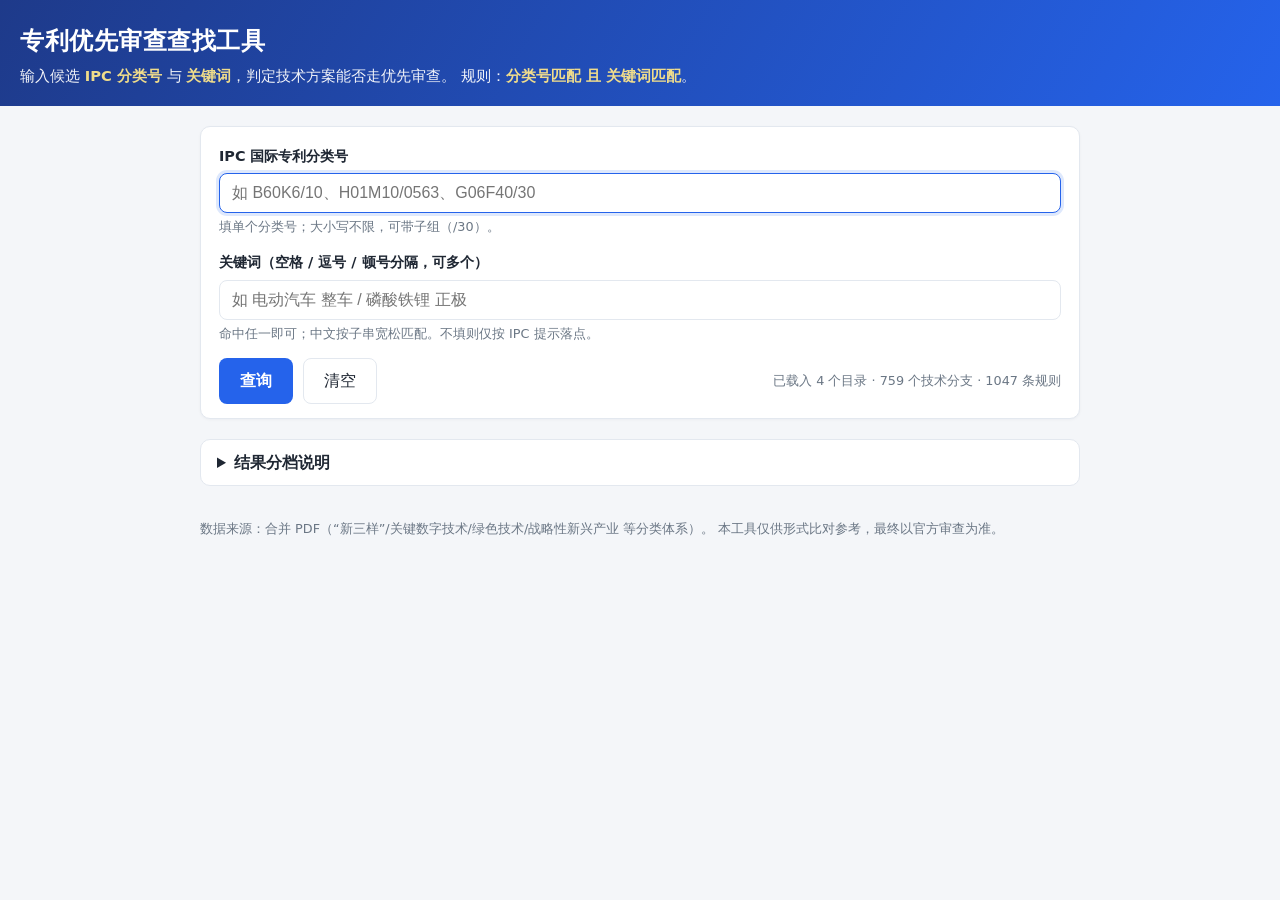
==== index.html @ ab5c0d49 "专利优先审查查找工具：四目录数据库 + 本地查询网页 - match.js：IPC 通配/排除 + 关键词匹配引擎，五档结果，内置自测 - index.html + styles.css：本地 fil" ====
<!DOCTYPE html>
<html lang="zh-CN">
<head>
<meta charset="UTF-8">
<meta name="viewport" content="width=device-width, initial-scale=1.0">
<title>专利优先审查查找工具</title>
<link rel="stylesheet" href="styles.css">
</head>
<body>
<header class="app-header">
  <h1>专利优先审查查找工具</h1>
  <p class="subtitle">输入候选 <b>IPC 分类号</b> 与 <b>关键词</b>，判定技术方案能否走优先审查。
     规则：<b>分类号匹配 且 关键词匹配</b>。</p>
</header>

<main class="container">
  <section class="query-card">
    <div class="field">
      <label for="ipc">IPC 国际专利分类号</label>
      <input id="ipc" type="text" placeholder="如 B60K6/10、H01M10/0563、G06F40/30" autocomplete="off" autofocus>
      <div class="hint">填单个分类号；大小写不限，可带子组（/30）。</div>
    </div>
    <div class="field">
      <label for="kw">关键词（空格 / 逗号 / 顿号分隔，可多个）</label>
      <input id="kw" type="text" placeholder="如 电动汽车 整车 / 磷酸铁锂 正极" autocomplete="off">
      <div class="hint">命中任一即可；中文按子串宽松匹配。不填则仅按 IPC 提示落点。</div>
    </div>
    <div class="actions">
      <button id="btn-search" class="primary">查询</button>
      <button id="btn-clear" class="ghost">清空</button>
      <span id="db-stat" class="db-stat"></span>
    </div>
  </section>

  <section id="verdict" class="verdict" hidden></section>
  <section id="results" class="results"></section>

  <details class="legend">
    <summary>结果分档说明</summary>
    <ul>
      <li><span class="tag t-ok">完全命中</span> IPC 与关键词均命中 —— 落入优先审查目录范围。</li>
      <li><span class="tag t-warn">需人工确认</span> IPC 命中，但该条目<b>无关键词限定</b>（如绿色技术目录）——不自动放行，请人工确认。</li>
      <li><span class="tag t-warn">疑似命中</span> IPC 命中，关键词列以「等」结尾且未显式命中 —— 请人工复核。</li>
      <li><span class="tag t-miss">IPC 在范围</span> IPC 落入该分支，但所给关键词未对上 —— 可调整关键词再判。</li>
      <li><span class="tag t-no">未命中</span> 该 IPC 不在任何目录范围内。</li>
    </ul>
  </details>
</main>

<footer class="app-footer">
  <p>数据来源：合并 PDF（“新三样”/关键数字技术/绿色技术/战略性新兴产业 等分类体系）。
     本工具仅供形式比对参考，最终以官方审查为准。</p>
</footer>

<!-- 数据库：_loader 必须最先；各目录数据随后注入 -->
<script src="data/_loader.js"></script>
<script src="data/xinsanyang.js"></script>
<script src="data/shuzi.js"></script>
<script src="data/shuzi_chip.js"></script>
<script src="data/shuzi_quantum.js"></script>
<script src="data/shuzi_iot.js"></script>
<script src="data/shuzi_blockchain.js"></script>
<script src="data/shuzi_iiot.js"></script>
<script src="data/shuzi_metaverse.js"></script>
<script src="data/lvse.js"></script>
<script src="data/zhanlue.js"></script>
<script src="data/zhanlue_1.js"></script>
<script src="data/zhanlue_2.js"></script>
<script src="data/zhanlue_3.js"></script>
<script src="data/zhanlue_4.js"></script>
<!-- 匹配引擎 -->
<script src="match.js"></script>
<!-- UI 逻辑 -->
<script>
(function () {
  'use strict';
  var $ = function (id) { return document.getElementById(id); };

  var CAT_SHORT = {
    xinsanyang: '新三样', shuzi: '关键数字技术', lvse: '绿色技术',
    lvse_appendix: '绿色检索式', zhanlue: '战略性新兴产业'
  };
  var STATUS_META = {
    MATCHED:       { cls: 't-ok',   label: '完全命中' },
    IPC_ONLY_WARN: { cls: 't-warn', label: '需人工确认（无关键词）' },
    KW_OPEN_ENDED: { cls: 't-warn', label: '疑似命中（列表含「等」）' },
    IPC_KW_MISS:   { cls: 't-miss', label: 'IPC 在范围 · 关键词未对上' }
  };

  function esc(s) {
    return String(s == null ? '' : s).replace(/[&<>"]/g, function (c) {
      return { '&': '&amp;', '<': '&lt;', '>': '&gt;', '"': '&quot;' }[c];
    });
  }

  function showDbStat() {
    if (!window.DB || !DB.stats) return;
    var s = DB.stats();
    var loaded = Object.keys(s.byCatalog).length;  // 仅计已含数据的目录
    $('db-stat').textContent = '已载入 ' + loaded + ' 个目录 · ' +
      s.entries + ' 个技术分支 · ' + s.rules + ' 条规则';
  }

  function ruleReasonHtml(res) {
    var r = res.rule, parts = [];
    parts.push('<div class="reason"><span class="k">命中 IPC</span>：<code>' +
      esc(res.matchedPattern) + '</code></div>');
    if (res.status === 'MATCHED') {
      parts.push('<div class="reason"><span class="k">命中关键词</span>：<b>' +
        esc(res.matchedEntryKw) + '</b> ↔ 你的「' + esc(res.matchedQueryKw) + '」</div>');
    } else if (res.status === 'IPC_ONLY_WARN') {
      parts.push('<div class="reason warn">该条目无关键词限定，请人工确认是否确属本分支。</div>');
    } else if (res.status === 'KW_OPEN_ENDED') {
      parts.push('<div class="reason warn">关键词列以「等」结尾、未显式命中：' +
        esc((r.keywords || []).join('、')) + '。请人工复核。</div>');
    } else if (res.status === 'IPC_KW_MISS') {
      parts.push('<div class="reason">本分支关键词：' +
        esc((r.keywords || []).join('、')) + '。可调整关键词后重判。</div>');
    }
    if (r.coverage) parts.push('<div class="reason"><span class="k">覆盖</span>：' + esc(r.coverage) + '</div>');
    if (r.keyword_exclusions && r.keyword_exclusions.length) {
      parts.push('<div class="reason">排除关键词：' + esc(r.keyword_exclusions.join('、')) + '</div>');
    }
    if (r.ipc_exclusions && r.ipc_exclusions.length) {
      parts.push('<div class="reason">排除 IPC：' + esc(r.ipc_exclusions.join('，')) + '</div>');
    }
    return parts.join('');
  }

  function cardHtml(res) {
    var e = res.entry, m = STATUS_META[res.status];
    var src = e.source || {};
    var raw = src.raw_text ? '<details class="raw"><summary>原文</summary><pre>' +
      esc(src.raw_text) + '</pre></details>' : '';
    var pageTxt = src.page ? '<span class="page">PDF p.' + esc(src.page) + '</span>' : '';
    return '<article class="card ' + m.cls + '">' +
      '<div class="card-top">' +
        '<span class="tag ' + m.cls + '">' + m.label + '</span>' +
        '<span class="catalog">' + esc(CAT_SHORT[e.catalog_id] || e.catalog_id) + '</span>' +
        pageTxt +
      '</div>' +
      '<div class="branch"><b>' + esc(e.branch_no || '') + '</b> ' + esc(e.branch_name || '') +
        (e.subsys ? ' <span class="subsys">' + esc(e.subsys) + '</span>' : '') + '</div>' +
      ruleReasonHtml(res) + raw +
    '</article>';
  }

  function groupHtml(title, list, collapsed) {
    if (!list.length) return '';
    var cards = list.map(cardHtml).join('');
    if (collapsed) {
      return '<details class="group"><summary>' + esc(title) + '（' + list.length + '）</summary>' +
        '<div class="card-grid">' + cards + '</div></details>';
    }
    return '<div class="group"><h2>' + esc(title) + '（' + list.length + '）</h2>' +
      '<div class="card-grid">' + cards + '</div></div>';
  }

  function render(out) {
    var V = $('verdict'), R = $('results');
    if (!out.ipcValid) {
      V.hidden = false; V.className = 'verdict v-no';
      V.innerHTML = '请输入有效的 IPC 分类号，例如 <code>B60K6/10</code>、<code>H01M10/0563</code>。';
      R.innerHTML = ''; return;
    }
    var g = { MATCHED: [], IPCONLY: [], OPEN: [], MISS: [] };
    out.results.forEach(function (r) {
      if (r.status === 'MATCHED') g.MATCHED.push(r);
      else if (r.status === 'IPC_ONLY_WARN') g.IPCONLY.push(r);
      else if (r.status === 'KW_OPEN_ENDED') g.OPEN.push(r);
      else g.MISS.push(r);
    });
    var warnN = g.IPCONLY.length + g.OPEN.length;

    // 顶部结论横幅
    V.hidden = false;
    var ipcTxt = esc(out.qNorm.norm), kwTxt = out.qKws.length ? esc(out.qKws.join('、')) : '（未填）';
    var head = 'IPC <code>' + ipcTxt + '</code> · 关键词 ' + kwTxt + '<br>';
    if (g.MATCHED.length) {
      V.className = 'verdict v-ok';
      V.innerHTML = head + '✅ <b>落入优先审查目录范围</b>：完全命中 ' + g.MATCHED.length + ' 项' +
        (warnN ? '，另有 ' + warnN + ' 项需确认/疑似。' : '。');
    } else if (warnN) {
      V.className = 'verdict v-warn';
      V.innerHTML = head + '⚠️ <b>需人工确认 / 疑似命中</b> ' + warnN + ' 项，无完全命中（IPC 在范围但关键词未明确对上）。';
    } else if (g.MISS.length) {
      V.className = 'verdict v-miss';
      V.innerHTML = head + 'ℹ️ IPC 落在 ' + g.MISS.length + ' 个分支范围内，但<b>关键词未对上</b>；请调整关键词。';
    } else {
      V.className = 'verdict v-no';
      V.innerHTML = head + '❌ <b>未命中</b>：该 IPC 不在任何优先审查目录范围内。';
    }

    // 有完全命中时，疑似组默认折叠以降噪
    var collapseOpen = g.MATCHED.length > 0;
    R.innerHTML =
      groupHtml('完全命中', g.MATCHED, false) +
      groupHtml('需人工确认（条目无关键词限定）', g.IPCONLY, false) +
      groupHtml('疑似命中（关键词列含「等」，未明确命中）', g.OPEN, collapseOpen) +
      groupHtml('IPC 在范围 · 关键词未对上', g.MISS, true);
  }

  function doSearch() {
    var out = window.Match.lookup($('ipc').value, $('kw').value);
    render(out);
  }

  function init() {
    showDbStat();
    if (window.Match && Match.selfTest) Match.selfTest();
    $('btn-search').addEventListener('click', doSearch);
    $('btn-clear').addEventListener('click', function () {
      $('ipc').value = ''; $('kw').value = '';
      $('verdict').hidden = true; $('results').innerHTML = ''; $('ipc').focus();
    });
    function onEnter(ev) { if (ev.key === 'Enter') doSearch(); }
    $('ipc').addEventListener('keydown', onEnter);
    $('kw').addEventListener('keydown', onEnter);
  }

  if (document.readyState === 'loading') document.addEventListener('DOMContentLoaded', init);
  else init();
})();
</script>
</body>
</html>
---- styles.css ----
/* 专利优先审查查找工具 —— 样式 */
:root {
  --bg: #f4f6f9;
  --card: #ffffff;
  --ink: #1f2733;
  --muted: #6b7785;
  --line: #e3e8ef;
  --brand: #2563eb;
  --brand-d: #1d4ed8;
  --ok: #16a34a;       --ok-bg: #ecfdf3;   --ok-line: #bbf7d0;
  --warn: #b45309;     --warn-bg: #fffbeb; --warn-line: #fde68a;
  --miss: #475569;     --miss-bg: #f1f5f9; --miss-line: #cbd5e1;
  --no: #dc2626;       --no-bg: #fef2f2;   --no-line: #fecaca;
  --radius: 10px;
}
* { box-sizing: border-box; }
body {
  margin: 0; background: var(--bg); color: var(--ink);
  font-family: "Segoe UI", "Microsoft YaHei", system-ui, -apple-system, sans-serif;
  line-height: 1.6;
}
code { font-family: "Cascadia Code", Consolas, monospace; background: #eef2f7;
  padding: 1px 5px; border-radius: 4px; font-size: .92em; color: var(--brand-d); }

.app-header {
  background: linear-gradient(120deg, #1e3a8a, #2563eb);
  color: #fff; padding: 22px 20px 18px;
}
.app-header h1 { margin: 0 0 4px; font-size: 1.5rem; letter-spacing: .5px; }
.subtitle { margin: 0; opacity: .94; font-size: .92rem; }
.subtitle b { color: #fde68a; }

.container { max-width: 920px; margin: 0 auto; padding: 20px; }

.query-card {
  background: var(--card); border: 1px solid var(--line);
  border-radius: var(--radius); padding: 18px 18px 14px;
  box-shadow: 0 1px 3px rgba(16,24,40,.04);
}
.field { margin-bottom: 14px; }
.field label { display: block; font-weight: 600; font-size: .9rem; margin-bottom: 5px; }
.field input {
  width: 100%; padding: 10px 12px; font-size: 1rem;
  border: 1px solid var(--line); border-radius: 8px; outline: none;
  transition: border-color .15s, box-shadow .15s;
}
.field input:focus { border-color: var(--brand); box-shadow: 0 0 0 3px rgba(37,99,235,.15); }
.hint { color: var(--muted); font-size: .8rem; margin-top: 4px; }

.actions { display: flex; align-items: center; gap: 10px; flex-wrap: wrap; }
button { font: inherit; cursor: pointer; border-radius: 8px; padding: 9px 20px; border: 1px solid transparent; }
button.primary { background: var(--brand); color: #fff; font-weight: 600; }
button.primary:hover { background: var(--brand-d); }
button.ghost { background: #fff; border-color: var(--line); color: var(--ink); }
button.ghost:hover { background: #f8fafc; }
.db-stat { color: var(--muted); font-size: .8rem; margin-left: auto; }

/* 结论横幅 */
.verdict {
  margin: 18px 0 6px; padding: 14px 16px; border-radius: var(--radius);
  border: 1px solid var(--line); font-size: 1rem;
}
.verdict code { background: rgba(255,255,255,.6); }
.v-ok   { background: var(--ok-bg);   border-color: var(--ok-line);   color: #14532d; }
.v-warn { background: var(--warn-bg); border-color: var(--warn-line); color: #7c2d12; }
.v-miss { background: var(--miss-bg); border-color: var(--miss-line); color: #1e293b; }
.v-no   { background: var(--no-bg);   border-color: var(--no-line);   color: #7f1d1d; }

/* 结果分组 */
.group { margin-top: 16px; }
.group > h2 { font-size: 1rem; margin: 0 0 10px; padding-left: 8px; border-left: 3px solid var(--brand); }
details.group > summary { cursor: pointer; font-weight: 600; padding: 8px 0; color: var(--miss); }
.card-grid { display: grid; gap: 10px; }

/* 结果卡片 */
.card {
  background: var(--card); border: 1px solid var(--line); border-left-width: 4px;
  border-radius: 8px; padding: 12px 14px;
}
.card.t-ok   { border-left-color: var(--ok); }
.card.t-warn { border-left-color: var(--warn); }
.card.t-miss { border-left-color: var(--miss); }
.card-top { display: flex; align-items: center; gap: 8px; flex-wrap: wrap; margin-bottom: 6px; }
.catalog { font-size: .8rem; color: var(--muted); background: #f1f5f9; padding: 1px 8px; border-radius: 20px; }
.page { font-size: .76rem; color: var(--muted); margin-left: auto; }
.branch { font-size: 1.02rem; margin-bottom: 6px; }
.branch b { color: var(--brand-d); margin-right: 4px; }
.subsys { font-size: .74rem; color: var(--muted); background: #eef2f7; padding: 1px 7px; border-radius: 20px; margin-left: 4px; }
.reason { font-size: .9rem; color: #374151; }
.reason .k { color: var(--muted); }
.reason.warn { color: var(--warn); }
.raw { margin-top: 6px; }
.raw summary { cursor: pointer; font-size: .82rem; color: var(--muted); }
.raw pre { white-space: pre-wrap; background: #f8fafc; border: 1px solid var(--line);
  border-radius: 6px; padding: 8px; font-size: .82rem; margin: 6px 0 0; }

/* 标签 */
.tag { font-size: .76rem; font-weight: 600; padding: 2px 9px; border-radius: 20px; border: 1px solid; }
.tag.t-ok   { color: var(--ok);   background: var(--ok-bg);   border-color: var(--ok-line); }
.tag.t-warn { color: var(--warn); background: var(--warn-bg); border-color: var(--warn-line); }
.tag.t-miss { color: var(--miss); background: var(--miss-bg); border-color: var(--miss-line); }
.tag.t-no   { color: var(--no);   background: var(--no-bg);   border-color: var(--no-line); }

/* 图例 */
.legend { margin-top: 20px; background: var(--card); border: 1px solid var(--line);
  border-radius: var(--radius); padding: 10px 16px; }
.legend summary { cursor: pointer; font-weight: 600; }
.legend ul { margin: 10px 0 4px; padding-left: 4px; list-style: none; }
.legend li { margin: 7px 0; font-size: .9rem; }
.legend .tag { margin-right: 6px; }

.app-footer { max-width: 920px; margin: 10px auto 30px; padding: 0 20px; }
.app-footer p { color: var(--muted); font-size: .8rem; }

@media (max-width: 560px) { .db-stat { margin-left: 0; width: 100%; } }
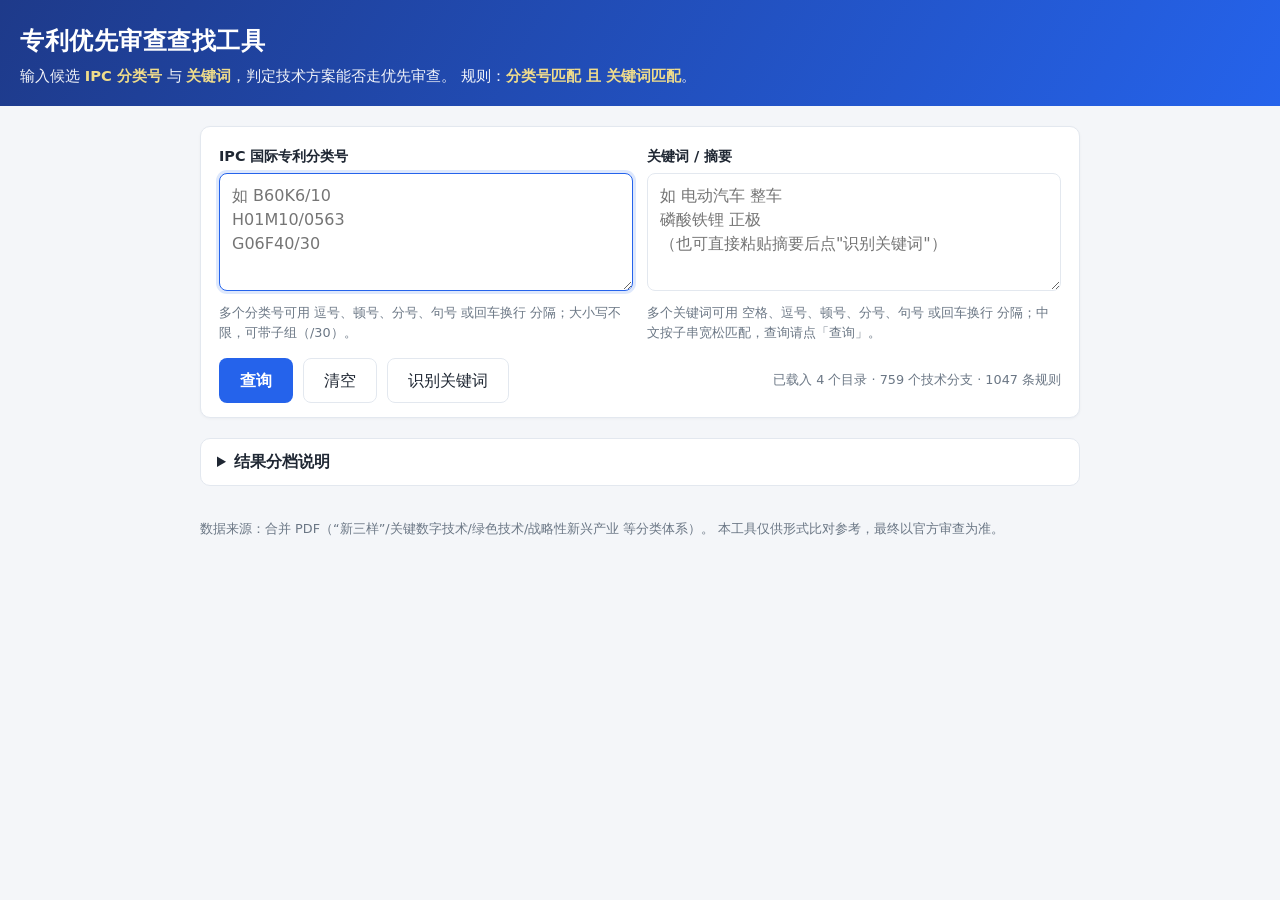
==== commit c379bb81: "界面优化：两列矩形框、多IPC查询、摘要关键词识别 - IPC与关键词两列并排显示，均改为可换行矩形文本框 - IPC支持每行一个、多码同时查询，去重合并结果 - 关键词框支持粘贴摘要，点「识别关键词" ====
--- a/index.html
+++ b/index.html
@@ -15,21 +15,25 @@
 
 <main class="container">
   <section class="query-card">
-    <div class="field">
-      <label for="ipc">IPC 国际专利分类号</label>
-      <input id="ipc" type="text" placeholder="如 B60K6/10、H01M10/0563、G06F40/30" autocomplete="off" autofocus>
-      <div class="hint">填单个分类号；大小写不限，可带子组（/30）。</div>
-    </div>
-    <div class="field">
-      <label for="kw">关键词（空格 / 逗号 / 顿号分隔，可多个）</label>
-      <input id="kw" type="text" placeholder="如 电动汽车 整车 / 磷酸铁锂 正极" autocomplete="off">
-      <div class="hint">命中任一即可；中文按子串宽松匹配。不填则仅按 IPC 提示落点。</div>
+    <div class="field-row">
+      <div class="field">
+        <label for="ipc">IPC 国际专利分类号</label>
+        <textarea id="ipc" class="rect" rows="4" placeholder="如 B60K6/10&#10;H01M10/0563&#10;G06F40/30" autocomplete="off" autofocus></textarea>
+        <div class="hint">多个分类号可用 逗号、顿号、分号、句号 或回车换行 分隔；大小写不限，可带子组（/30）。</div>
+      </div>
+      <div class="field">
+        <label for="kw">关键词 / 摘要</label>
+        <textarea id="kw" class="rect" rows="4" placeholder="如 电动汽车 整车&#10;磷酸铁锂 正极&#10;（也可直接粘贴摘要后点&quot;识别关键词&quot;）" autocomplete="off"></textarea>
+        <div class="hint">多个关键词可用 空格、逗号、顿号、分号、句号 或回车换行 分隔；中文按子串宽松匹配，查询请点「查询」。</div>
+      </div>
     </div>
     <div class="actions">
       <button id="btn-search" class="primary">查询</button>
       <button id="btn-clear" class="ghost">清空</button>
+      <button id="btn-recog" class="ghost" type="button">识别关键词</button>
       <span id="db-stat" class="db-stat"></span>
     </div>
+    <div id="kw-chips" class="kw-chips" hidden></div>
   </section>
 
   <section id="verdict" class="verdict" hidden></section>
@@ -105,6 +109,9 @@
     var r = res.rule, parts = [];
     parts.push('<div class="reason"><span class="k">命中 IPC</span>：<code>' +
       esc(res.matchedPattern) + '</code></div>');
+    if (res._ipcs && res._ipcs.length)
+      parts.push('<div class="reason"><span class="k">匹配你的 IPC</span>：<code>' +
+        res._ipcs.map(esc).join('</code>、<code>') + '</code></div>');
     if (res.status === 'MATCHED') {
       parts.push('<div class="reason"><span class="k">命中关键词</span>：<b>' +
         esc(res.matchedEntryKw) + '</b> ↔ 你的「' + esc(res.matchedQueryKw) + '」</div>');
@@ -174,7 +181,10 @@
 
     // 顶部结论横幅
     V.hidden = false;
-    var ipcTxt = esc(out.qNorm.norm), kwTxt = out.qKws.length ? esc(out.qKws.join('、')) : '（未填）';
+    var ipcTxt = out.multi
+      ? out.qNorms.map(esc).join('、') + (out.qInvalid.length ? '（忽略无效：' + out.qInvalid.map(esc).join('、') + '）' : '')
+      : esc(out.qNorm.norm);
+    var kwTxt = out.qKws.length ? esc(out.qKws.join('、')) : '（未填）';
     var head = 'IPC <code>' + ipcTxt + '</code> · 关键词 ' + kwTxt + '<br>';
     if (g.MATCHED.length) {
       V.className = 'verdict v-ok';
@@ -200,9 +210,142 @@
       groupHtml('IPC 在范围 · 关键词未对上', g.MISS, true);
   }
 
+  var ORDER = { MATCHED: 0, IPC_ONLY_WARN: 1, KW_OPEN_ENDED: 2, IPC_KW_MISS: 3 };
+
+  function splitIpcLines(s) {
+    return String(s || '').split(/[\r\n,，、;；。．\s]+/).map(function (x) { return x.trim(); })
+      .filter(function (x) { return x.length > 0; });
+  }
+
+  // 多 IPC：逐个 lookup，按 entry+rule 去重，保留最优状态并记录命中的查询码。
+  function lookupMulti(ipcStr, kwStr) {
+    var toks = splitIpcLines(ipcStr);
+    if (toks.length <= 1) return window.Match.lookup(ipcStr, kwStr); // 0 或 1 个 → 原路径
+
+    var valid = [], invalid = [];
+    toks.forEach(function (t) {
+      var n = window.Match.normalizeIpc(t);
+      if (n.valid) { if (valid.indexOf(n.norm) < 0) valid.push(n.norm); }
+      else invalid.push(t);
+    });
+
+    var seen = {}, merged = [];
+    valid.forEach(function (norm) {
+      window.Match.lookup(norm, kwStr).results.forEach(function (r) {
+        var key = (r.entry.id || r.entry.branch_no) + '#' + r.ruleIndex;
+        var prev = seen[key];
+        if (!prev) { r._ipcs = [norm]; seen[key] = r; merged.push(r); }
+        else if (ORDER[r.status] < ORDER[prev.status]) {
+          r._ipcs = prev._ipcs.concat([norm]); seen[key] = r; merged[merged.indexOf(prev)] = r;
+        } else if (prev._ipcs.indexOf(norm) < 0) { prev._ipcs.push(norm); }
+      });
+    });
+    merged.sort(function (a, b) { return ORDER[a.status] - ORDER[b.status]; });
+
+    return { multi: true, qNorms: valid, qInvalid: invalid,
+             qKws: window.Match.splitKeywords(kwStr),
+             ipcValid: valid.length > 0, results: merged };
+  }
+
+  // 关键词分词（含句号在内的所有分隔符），用于判断输入是否为整段文字
+  function kwTokens(s) {
+    return String(s || '').split(/[\r\n,，、;；。．\s]+/).filter(function (x) { return x.length > 0; });
+  }
+  // 整段文字判断：任一分词长度超过阈值即视为「一大段话」（关键词词条远短于此）
+  var PROSE_MAX = 18;
+  function looksLikeProse(s) {
+    var t = kwTokens(s);
+    for (var i = 0; i < t.length; i++) { if (t[i].length > PROSE_MAX) return true; }
+    return false;
+  }
+  // 让句号也能充当分隔符（match.js 的 splitKeywords 不含句号）
+  function cleanKw(s) { return String(s || '').replace(/[。．]/g, ' '); }
+
   function doSearch() {
-    var out = window.Match.lookup($('ipc').value, $('kw').value);
-    render(out);
+    var kwRaw = $('kw').value;
+    if (looksLikeProse(kwRaw)) {
+      var V = $('verdict'); V.hidden = false; V.className = 'verdict v-warn';
+      V.innerHTML = '检测到整段文字，未拆分为关键词。请先点「识别关键词」，或用 空格、逗号、顿号、分号、句号 手动断开后再查询。';
+      $('results').innerHTML = '';
+      return;
+    }
+    render(lookupMulti($('ipc').value, cleanKw(kwRaw)));
+  }
+
+  /* ---------------------- 摘要 → 关键词识别（基于目录词库） ---------------------- */
+  var VOCAB = null;       // [{term, norm}]，按 norm 长度降序
+  var recogTerms = [];    // 当前识别出的关键词（标签）
+
+  function buildVocab() {
+    if (VOCAB) return VOCAB;
+    var seen = {}, list = [];
+    var db = window.DB || { entries: [] };
+    for (var e = 0; e < db.entries.length; e++) {
+      var rules = db.entries[e].rules || [];
+      for (var r = 0; r < rules.length; r++) {
+        var kws = rules[r].keywords || [];
+        for (var k = 0; k < kws.length; k++) {
+          var term = kws[k], norm = window.Match.normKw(term);
+          if (!norm || term.length > 16 || seen[norm]) continue; // 跳过过长的拼接式词条
+          seen[norm] = true; list.push({ term: term, norm: norm });
+        }
+      }
+    }
+    list.sort(function (a, b) { return b.norm.length - a.norm.length; }); // 长词优先
+    VOCAB = list; return VOCAB;
+  }
+
+  function recognizeKeywords(text) {
+    var hay = window.Match.normKw(text);
+    if (!hay) return [];
+    var vocab = buildVocab(), hits = [];
+    for (var i = 0; i < vocab.length; i++) {
+      if (hay.indexOf(vocab[i].norm) >= 0) hits.push(vocab[i]); // 已按长词优先
+    }
+    var kept = [];
+    for (var h = 0; h < hits.length; h++) {
+      var n = hits[h].norm, sub = false;
+      for (var j = 0; j < kept.length; j++) { if (kept[j].norm.indexOf(n) >= 0) { sub = true; break; } }
+      if (!sub && n.length >= 2) kept.push(hits[h]); // 抑制被更长词包含的子串 + 至少 2 字
+    }
+    return kept.map(function (x) { return x.term; });
+  }
+
+  function renderChips() {
+    var box = $('kw-chips');
+    if (!recogTerms.length) { box.hidden = true; box.innerHTML = ''; return; }
+    box.hidden = false;
+    var chips = recogTerms.map(function (t, idx) {
+      return '<span class="chip">' + esc(t) +
+        '<button type="button" data-i="' + idx + '" aria-label="移除">×</button></span>';
+    }).join('');
+    box.innerHTML =
+      '<div class="chips-title">识别到 ' + recogTerms.length + ' 个关键词（点击 × 删除不需要的）：</div>' +
+      '<div class="chips-wrap">' + chips + '</div>' +
+      '<div class="chip-actions">' +
+        '<button type="button" id="chip-apply" class="primary">替换关键词（' + recogTerms.length + '）</button>' +
+        '<button type="button" id="chip-cancel" class="ghost">取消</button>' +
+      '</div>';
+  }
+
+  function onRecognize() {
+    var terms = recognizeKeywords($('kw').value);
+    if (!terms.length) {
+      recogTerms = [];
+      var box = $('kw-chips'); box.hidden = false;
+      box.innerHTML = '<div class="chips-title">未识别到目录内关键词；可用 空格、逗号、顿号、分号、句号 把关键词断开后再查询。</div>';
+      return;
+    }
+    recogTerms = terms; renderChips();
+  }
+
+  function onChipsClick(ev) {
+    var t = ev.target;
+    if (t.id === 'chip-cancel') { recogTerms = []; renderChips(); return; }
+    if (t.id === 'chip-apply') { $('kw').value = recogTerms.join(' '); recogTerms = []; renderChips(); return; }
+    if (t.tagName === 'BUTTON' && t.getAttribute('data-i') !== null) {
+      recogTerms.splice(+t.getAttribute('data-i'), 1); renderChips();
+    }
   }
 
   function init() {
@@ -212,10 +355,10 @@
     $('btn-clear').addEventListener('click', function () {
       $('ipc').value = ''; $('kw').value = '';
       $('verdict').hidden = true; $('results').innerHTML = ''; $('ipc').focus();
-    });
-    function onEnter(ev) { if (ev.key === 'Enter') doSearch(); }
-    $('ipc').addEventListener('keydown', onEnter);
-    $('kw').addEventListener('keydown', onEnter);
+      recogTerms = []; $('kw-chips').hidden = true; $('kw-chips').innerHTML = '';
+    });
+    $('btn-recog').addEventListener('click', onRecognize);
+    $('kw-chips').addEventListener('click', onChipsClick);
   }
 
   if (document.readyState === 'loading') document.addEventListener('DOMContentLoaded', init);
--- a/styles.css
+++ b/styles.css
@@ -46,6 +46,33 @@
 }
 .field input:focus { border-color: var(--brand); box-shadow: 0 0 0 3px rgba(37,99,235,.15); }
 .hint { color: var(--muted); font-size: .8rem; margin-top: 4px; }
+
+/* 两列查询区 + 矩形文本框 */
+.field-row { display: grid; grid-template-columns: 1fr 1fr; gap: 14px; align-items: start; }
+.field-row .field { margin-bottom: 14px; }
+.opt { font-weight: 400; color: var(--muted); font-size: .82em; margin-left: 4px; }
+.field textarea.rect {
+  width: 100%; padding: 10px 12px; font-size: 1rem;
+  font-family: inherit; line-height: 1.5;
+  border: 1px solid var(--line); border-radius: 8px; outline: none;
+  resize: vertical; min-height: 84px;
+  transition: border-color .15s, box-shadow .15s;
+}
+.field textarea.rect:focus { border-color: var(--brand); box-shadow: 0 0 0 3px rgba(37,99,235,.15); }
+
+/* 识别关键词结果框（独立框，显示在查询区下方） */
+.kw-chips { margin: 14px 0 0; padding: 12px 14px; border: 1px solid var(--line);
+  border-radius: 8px; background: #f8fafc; }
+.kw-chips .chips-title { font-size: .85rem; color: var(--muted); margin-bottom: 8px; }
+.kw-chips .chips-wrap { display: flex; flex-wrap: wrap; gap: 6px; }
+.kw-chips .chip { display: inline-flex; align-items: center; gap: 6px; font-size: .85rem;
+  padding: 3px 6px 3px 10px; background: #fff; border: 1px solid var(--line);
+  border-radius: 16px; color: var(--ink); }
+.kw-chips .chip button { border: 0; background: transparent; padding: 0 2px; line-height: 1;
+  cursor: pointer; color: var(--muted); font-size: 1rem; }
+.kw-chips .chip button:hover { color: var(--no); }
+.kw-chips .chip-actions { display: flex; gap: 8px; margin-top: 10px; }
+.kw-chips .chip-actions button { font-size: .82rem; padding: 4px 10px; }
 
 .actions { display: flex; align-items: center; gap: 10px; flex-wrap: wrap; }
 button { font: inherit; cursor: pointer; border-radius: 8px; padding: 9px 20px; border: 1px solid transparent; }
@@ -112,4 +139,7 @@
 .app-footer { max-width: 920px; margin: 10px auto 30px; padding: 0 20px; }
 .app-footer p { color: var(--muted); font-size: .8rem; }
 
-@media (max-width: 560px) { .db-stat { margin-left: 0; width: 100%; } }
+@media (max-width: 560px) {
+  .db-stat { margin-left: 0; width: 100%; }
+  .field-row { grid-template-columns: 1fr; gap: 0; }
+}
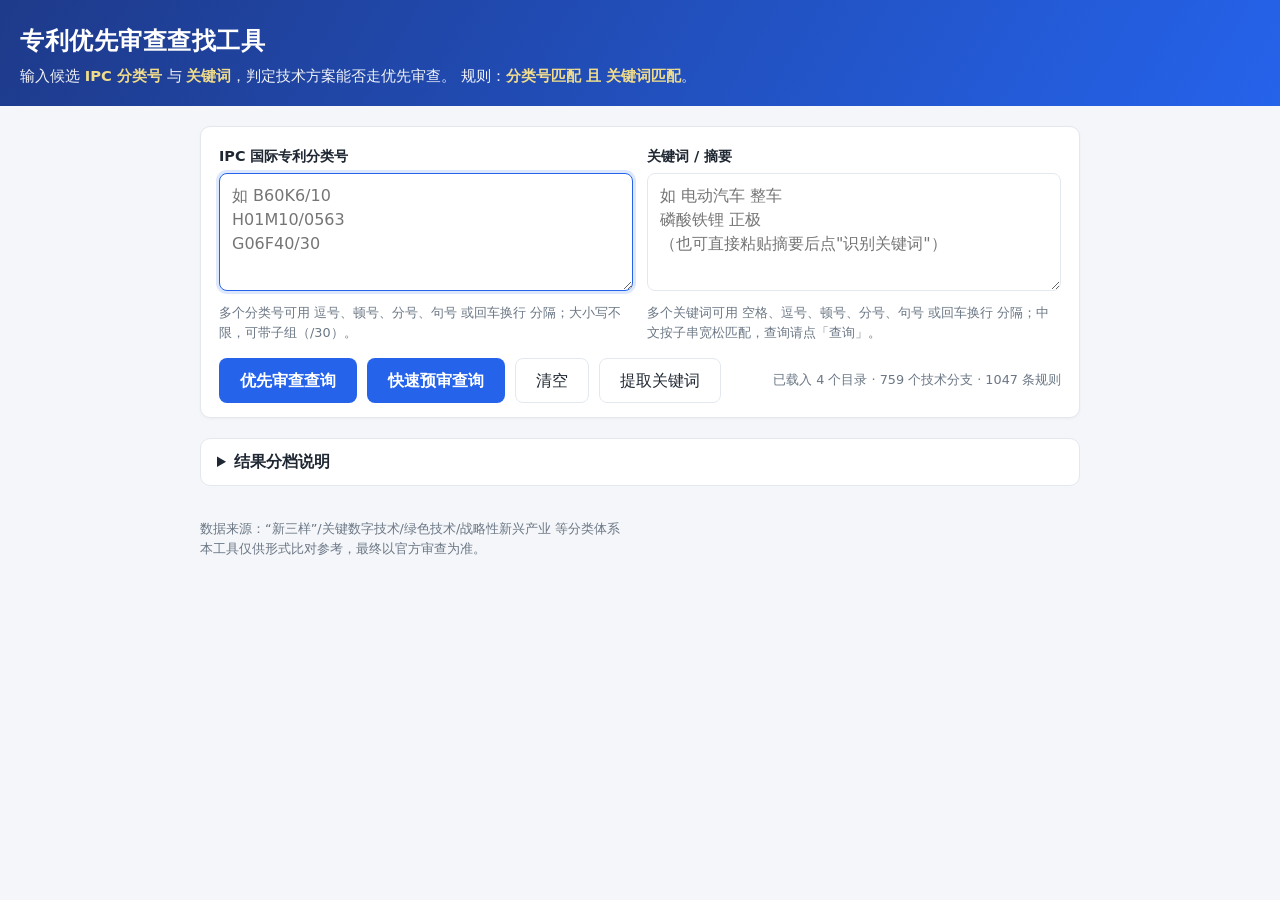
==== commit 2a39dac0: "新增「快速预审查询」功能：成都/四川/重庆三中心预审范围 - 新增「快速预审查询」按钮，与「优先审查查询」互斥显示 - 按IPC小类匹配成都(55)、四川(163)、重庆(111)个官方预审分类号 -" ====
--- a/index.html
+++ b/index.html
@@ -28,9 +28,10 @@
       </div>
     </div>
     <div class="actions">
-      <button id="btn-search" class="primary">查询</button>
+      <button id="btn-search" class="primary">优先审查查询</button>
+      <button id="btn-prefiling" class="primary" type="button">快速预审查询</button>
       <button id="btn-clear" class="ghost">清空</button>
-      <button id="btn-recog" class="ghost" type="button">识别关键词</button>
+      <button id="btn-recog" class="ghost" type="button">提取关键词</button>
       <span id="db-stat" class="db-stat"></span>
     </div>
     <div id="kw-chips" class="kw-chips" hidden></div>
@@ -38,6 +39,7 @@
 
   <section id="verdict" class="verdict" hidden></section>
   <section id="results" class="results"></section>
+  <section id="prefiling" class="prefiling" hidden></section>
 
   <details class="legend">
     <summary>结果分档说明</summary>
@@ -52,8 +54,8 @@
 </main>
 
 <footer class="app-footer">
-  <p>数据来源：合并 PDF（“新三样”/关键数字技术/绿色技术/战略性新兴产业 等分类体系）。
-     本工具仅供形式比对参考，最终以官方审查为准。</p>
+  <p>数据来源：“新三样”/关键数字技术/绿色技术/战略性新兴产业 等分类体系<br>
+    本工具仅供形式比对参考，最终以官方审查为准。</p>
 </footer>
 
 <!-- 数据库：_loader 必须最先；各目录数据随后注入 -->
@@ -74,6 +76,8 @@
 <script src="data/zhanlue_4.js"></script>
 <!-- 匹配引擎 -->
 <script src="match.js"></script>
+<!-- 保护中心预审范围数据 -->
+<script src="data/prefiling.js"></script>
 <!-- UI 逻辑 -->
 <script>
 (function () {
@@ -262,10 +266,11 @@
   function cleanKw(s) { return String(s || '').replace(/[。．]/g, ' '); }
 
   function doSearch() {
+    $('prefiling').hidden = true; $('prefiling').innerHTML = '';   // 互斥：清空预审范围结果
     var kwRaw = $('kw').value;
     if (looksLikeProse(kwRaw)) {
       var V = $('verdict'); V.hidden = false; V.className = 'verdict v-warn';
-      V.innerHTML = '检测到整段文字，未拆分为关键词。请先点「识别关键词」，或用 空格、逗号、顿号、分号、句号 手动断开后再查询。';
+      V.innerHTML = '检测到整段文字，未拆分为关键词。请先点「提取关键词」，或用 空格、逗号、顿号、分号、句号 手动断开后再查询。';
       $('results').innerHTML = '';
       return;
     }
@@ -348,13 +353,71 @@
     }
   }
 
+  /* ----------------------- 保护中心快速预审范围 ----------------------- */
+  // 按 IPC 小类查 成都/四川/重庆 预审受理范围；只看分类号，不做可专利性判断。
+  function prefilingLookup(ipcStr) {
+    var toks = splitIpcLines(ipcStr), subs = [], seen = {}, invalid = [], broad = [];
+    toks.forEach(function (t) {
+      var n = window.Match.normalizeIpc(t);
+      if (!n.valid) { invalid.push(t); return; }
+      if (!n.subclass) { broad.push(t); return; }                 // 仅到部/大类，无法定位小类
+      var s = n.section + n.cls + n.subclass;
+      if (!seen[s]) { seen[s] = { sub: s, desc: ((window.PREFILING && window.PREFILING.desc[s]) || ''), raws: [t] }; subs.push(seen[s]); }
+      else if (seen[s].raws.indexOf(t) < 0) seen[s].raws.push(t);
+    });
+    var P = window.PREFILING || { centers: [], scope: {} };
+    var centers = P.centers.map(function (c) {
+      var sc = P.scope[c.id] || {};
+      var hits = subs.filter(function (x) { return sc[x.sub] !== undefined; })
+                     .map(function (x) { return { sub: x.sub, desc: x.desc, field: sc[x.sub] }; });
+      return { 简称: c.简称, 全称: c.全称, fields: c.fields, hits: hits };
+    });
+    return { subs: subs, centers: centers, invalid: invalid, broad: broad, hasInput: toks.length > 0 };
+  }
+
+  function renderPrefiling(out) {
+    var host = $('prefiling'); host.hidden = false;
+    if (!out.hasInput) {
+      host.innerHTML = '<div class="pf-center-card pf-none"><div class="pf-miss-note">请输入至少一个 IPC 分类号，例如 <code>G06F</code>、<code>A61K</code>、<code>B60K6/10</code>。</div></div>';
+      return;
+    }
+    var subTxt = out.subs.length ? out.subs.map(function (x) { return esc(x.sub); }).join('、') : '（无有效小类）';
+    var html = '<h2>保护中心快速预审范围</h2><div class="pf-query">所查小类：' + subTxt + '</div>';
+    html += out.centers.map(function (c) {
+      var head = '<div class="pf-chead"><b>' + esc(c.简称) + '</b><span class="pf-fields">' + esc(c.fields.join(' / ')) + '</span></div>';
+      var body;
+      if (c.hits.length) {
+        body = '<div class="pf-verdict pf-ok">✅ 命中 ' + c.hits.length + ' / ' + out.subs.length + ' 个分类号</div>' +
+          c.hits.map(function (h) {
+            return '<div class="pf-hit"><span class="pf-sub">' + esc(h.sub) + '</span>' +
+              '<span class="pf-field">' + esc(h.field) + '</span>' +
+              '<span class="pf-name">' + esc(h.desc || '') + '</span></div>';
+          }).join('');
+      } else {
+        body = '<div class="pf-verdict pf-none-v">❌ 所查分类号均不在该中心预审范围</div>';
+      }
+      return '<article class="pf-center-card' + (c.hits.length ? '' : ' pf-none') + '">' + head + body + '</article>';
+    }).join('');
+    if (out.broad.length)
+      html += '<div class="pf-broad">以下输入仅到「部 / 大类」，无法定位小类，请补全到 4 位小类（如 G06 → G06F）：<code>' + out.broad.map(esc).join('</code>、<code>') + '</code></div>';
+    if (out.invalid.length)
+      html += '<div class="pf-invalid">无法识别的分类号：<code>' + out.invalid.map(esc).join('</code>、<code>') + '</code></div>';
+    html += '<div class="pf-footer">提示：以上仅表示该 IPC 小类是否落入各中心<b>预审受理范围</b>，<b>不代表该技术方案一定能通过预审</b>。是否可预审，需由代理师结合创造性等实质条件自行判断。</div>';
+    host.innerHTML = html;
+  }
+
   function init() {
     showDbStat();
     if (window.Match && Match.selfTest) Match.selfTest();
     $('btn-search').addEventListener('click', doSearch);
+    $('btn-prefiling').addEventListener('click', function () {
+      $('verdict').hidden = true; $('verdict').innerHTML = ''; $('results').innerHTML = '';  // 互斥：清空优先审查结果
+      renderPrefiling(prefilingLookup($('ipc').value));
+    });
     $('btn-clear').addEventListener('click', function () {
       $('ipc').value = ''; $('kw').value = '';
       $('verdict').hidden = true; $('results').innerHTML = ''; $('ipc').focus();
+      $('prefiling').hidden = true; $('prefiling').innerHTML = '';
       recogTerms = []; $('kw-chips').hidden = true; $('kw-chips').innerHTML = '';
     });
     $('btn-recog').addEventListener('click', onRecognize);
--- a/styles.css
+++ b/styles.css
@@ -139,6 +139,28 @@
 .app-footer { max-width: 920px; margin: 10px auto 30px; padding: 0 20px; }
 .app-footer p { color: var(--muted); font-size: .8rem; }
 
+/* 保护中心快速预审范围（每中心一张卡） */
+.prefiling { margin-top: 18px; }
+.prefiling > h2 { font-size: 1rem; margin: 0 0 6px; padding-left: 8px; border-left: 3px solid var(--brand); }
+.pf-query { font-size: .85rem; color: var(--muted); margin: 0 0 10px; }
+.pf-center-card { background: var(--card); border: 1px solid var(--line); border-left: 4px solid var(--ok);
+  border-radius: 8px; padding: 12px 14px; margin-bottom: 10px; }
+.pf-center-card.pf-none { border-left-color: var(--miss); }
+.pf-chead { display: flex; align-items: baseline; gap: 8px; margin-bottom: 8px; }
+.pf-chead b { font-size: 1.05rem; }
+.pf-fields { font-size: .8rem; color: var(--muted); }
+.pf-verdict { font-size: .9rem; font-weight: 600; margin-bottom: 8px; }
+.pf-verdict.pf-ok { color: var(--ok); }
+.pf-verdict.pf-none-v { color: var(--miss); font-weight: 500; }
+.pf-hit { display: flex; align-items: baseline; gap: 8px; flex-wrap: wrap; font-size: .9rem; margin: 5px 0; padding-left: 4px; }
+.pf-sub { font-weight: 700; color: var(--brand-d); font-family: "Cascadia Code", Consolas, monospace; }
+.pf-field { font-size: .76rem; color: var(--ok); background: var(--ok-bg); border: 1px solid var(--ok-line); padding: 1px 8px; border-radius: 20px; }
+.pf-name { color: #374151; flex: 1 1 100%; padding-left: 2px; }
+.pf-broad { font-size: .86rem; color: var(--warn); margin: 8px 0 0; }
+.pf-invalid { font-size: .86rem; color: var(--no); margin: 6px 0 0; }
+.pf-footer { margin-top: 12px; padding: 10px 12px; border-radius: 8px; background: var(--warn-bg);
+  border: 1px solid var(--warn-line); color: #7c2d12; font-size: .85rem; line-height: 1.5; }
+
 @media (max-width: 560px) {
   .db-stat { margin-left: 0; width: 100%; }
   .field-row { grid-template-columns: 1fr; gap: 0; }
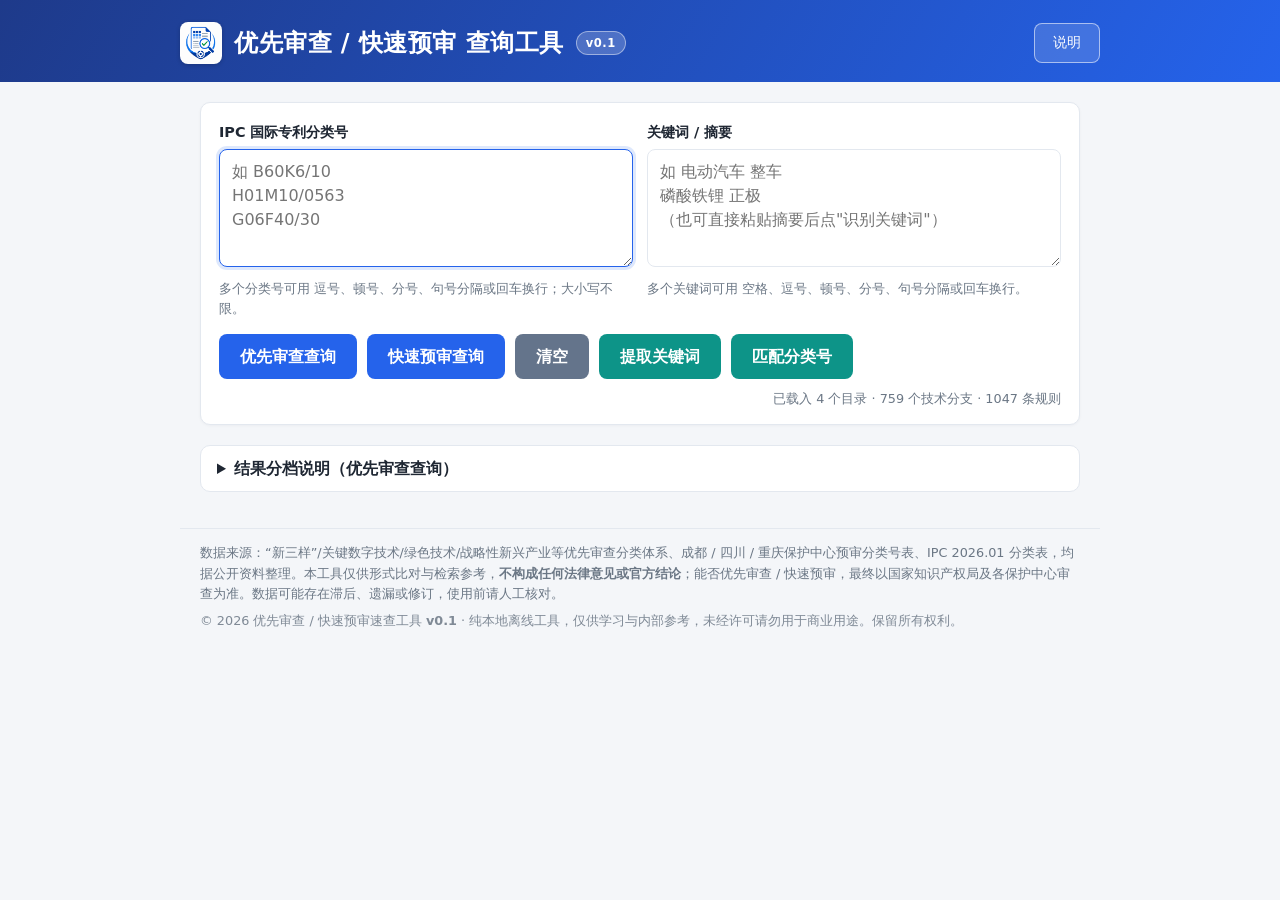
==== commit 1f5d321e: "发布 v0.1：匹配分类号 / 使用说明 / 品牌与版本标识 - 匹配分类号：由关键词反查优先审查目录得到候选 IPC，附官方 IPC 2026.01   分类表说明；按大类(部) 全部/A–H 筛选" ====
--- a/index.html
+++ b/index.html
@@ -3,14 +3,20 @@
 <head>
 <meta charset="UTF-8">
 <meta name="viewport" content="width=device-width, initial-scale=1.0">
-<title>专利优先审查查找工具</title>
+<title>优先审查-快速预审速查</title>
+<link rel="icon" type="image/png" href="assets/logo.png">
 <link rel="stylesheet" href="styles.css">
 </head>
 <body>
 <header class="app-header">
-  <h1>专利优先审查查找工具</h1>
-  <p class="subtitle">输入候选 <b>IPC 分类号</b> 与 <b>关键词</b>，判定技术方案能否走优先审查。
-     规则：<b>分类号匹配 且 关键词匹配</b>。</p>
+  <div class="app-header-row">
+    <div class="app-brand">
+      <img src="assets/logo.png" alt="工具图标" class="app-logo">
+      <h1>优先审查 / 快速预审 查询工具</h1>
+      <span class="app-ver">v0.1</span>
+    </div>
+    <button id="btn-help" class="help-btn" type="button">说明</button>
+  </div>
 </header>
 
 <main class="container">
@@ -19,19 +25,20 @@
       <div class="field">
         <label for="ipc">IPC 国际专利分类号</label>
         <textarea id="ipc" class="rect" rows="4" placeholder="如 B60K6/10&#10;H01M10/0563&#10;G06F40/30" autocomplete="off" autofocus></textarea>
-        <div class="hint">多个分类号可用 逗号、顿号、分号、句号 或回车换行 分隔；大小写不限，可带子组（/30）。</div>
+        <div class="hint">多个分类号可用 逗号、顿号、分号、句号分隔或回车换行；大小写不限。</div>
       </div>
       <div class="field">
         <label for="kw">关键词 / 摘要</label>
         <textarea id="kw" class="rect" rows="4" placeholder="如 电动汽车 整车&#10;磷酸铁锂 正极&#10;（也可直接粘贴摘要后点&quot;识别关键词&quot;）" autocomplete="off"></textarea>
-        <div class="hint">多个关键词可用 空格、逗号、顿号、分号、句号 或回车换行 分隔；中文按子串宽松匹配，查询请点「查询」。</div>
+        <div class="hint">多个关键词可用 空格、逗号、顿号、分号、句号分隔或回车换行。</div>
       </div>
     </div>
     <div class="actions">
       <button id="btn-search" class="primary">优先审查查询</button>
       <button id="btn-prefiling" class="primary" type="button">快速预审查询</button>
-      <button id="btn-clear" class="ghost">清空</button>
-      <button id="btn-recog" class="ghost" type="button">提取关键词</button>
+      <button id="btn-clear" class="neutral">清空</button>
+      <button id="btn-recog" class="tool" type="button">提取关键词</button>
+      <button id="btn-classify" class="tool" type="button">匹配分类号</button>
       <span id="db-stat" class="db-stat"></span>
     </div>
     <div id="kw-chips" class="kw-chips" hidden></div>
@@ -40,9 +47,10 @@
   <section id="verdict" class="verdict" hidden></section>
   <section id="results" class="results"></section>
   <section id="prefiling" class="prefiling" hidden></section>
+  <section id="classify" class="classify" hidden></section>
 
   <details class="legend">
-    <summary>结果分档说明</summary>
+    <summary>结果分档说明（优先审查查询）</summary>
     <ul>
       <li><span class="tag t-ok">完全命中</span> IPC 与关键词均命中 —— 落入优先审查目录范围。</li>
       <li><span class="tag t-warn">需人工确认</span> IPC 命中，但该条目<b>无关键词限定</b>（如绿色技术目录）——不自动放行，请人工确认。</li>
@@ -54,9 +62,80 @@
 </main>
 
 <footer class="app-footer">
-  <p>数据来源：“新三样”/关键数字技术/绿色技术/战略性新兴产业 等分类体系<br>
-    本工具仅供形式比对参考，最终以官方审查为准。</p>
+  <p class="footer-disclaimer">数据来源：“新三样”/关键数字技术/绿色技术/战略性新兴产业等优先审查分类体系、成都 / 四川 / 重庆保护中心预审分类号表、IPC 2026.01 分类表，均据公开资料整理。本工具仅供形式比对与检索参考，<b>不构成任何法律意见或官方结论</b>；能否优先审查 / 快速预审，最终以国家知识产权局及各保护中心审查为准。数据可能存在滞后、遗漏或修订，使用前请人工核对。</p>
+  <p class="footer-copyright">© 2026 优先审查 / 快速预审速查工具 <b>v0.1</b> · 纯本地离线工具，仅供学习与内部参考，未经许可请勿用于商业用途。保留所有权利。</p>
 </footer>
+
+<!-- 使用说明弹窗 -->
+<div id="help-modal" class="modal" hidden>
+  <div class="modal-box" role="dialog" aria-modal="true" aria-label="使用说明">
+    <button id="help-close" class="modal-close" type="button" aria-label="关闭">×</button>
+    <div class="modal-content">
+      <h2>使用说明</h2>
+
+      <h3>一、项目说明</h3>
+      <p><b>纯本地网页</b>，<b>不联网、不上传数据</b>，判定在本地完成。</p>
+      <p>用于专利申请前快速比对两件事：</p>
+      <ol>
+        <li>技术方案能否走 <b>国家知识产权局「优先审查」</b>；</li>
+        <li>能否走 <b>地方保护中心「快速预审」</b>（目前覆盖 成都 / 四川 / 重庆）。</li>
+      </ol>
+      <blockquote>结论仅供形式比对参考，<b>最终以官方审查为准</b>。</blockquote>
+
+      <h3>二、输入区</h3>
+      <ul>
+        <li><b>IPC 国际专利分类号</b>：可填一个或多个。多个之间用 <code>空格 / 逗号 / 顿号 / 分号 / 句号 / 回车</code> 分隔；大小写不限（如 <code>B60K6/10</code>、<code>H01M10/0563</code>、<code>G06F40/30</code>）。</li>
+        <li><b>关键词 / 摘要</b>：可填关键词，也可直接<b>粘贴一段摘要</b>。多个关键词用 <code>空格 / 逗号 / 顿号 / 分号 / 句号 / 回车</code> 分隔；中文按宽松子串匹配。</li>
+      </ul>
+
+      <h3>三、按钮说明</h3>
+      <h4>① 优先审查查询（需 IPC + 关键词）</h4>
+      <p>判定技术方案是否落入国家优先审查目录（“新三样”、关键数字技术、绿色技术、战略性新兴产业）。<br><b>规则：分类号匹配 且 关键词匹配。</b></p>
+      <p>结果分五档：</p>
+      <ul>
+        <li><b>完全命中</b>：IPC 与关键词均命中，落入优先审查目录范围。</li>
+        <li><b>需人工确认</b>：IPC 命中，但该条目无关键词限定（如绿色技术目录）——不自动放行，请人工确认。</li>
+        <li><b>疑似命中</b>：IPC 命中，关键词列以“等”结尾且未显式命中——请人工复核。</li>
+        <li><b>IPC 在范围</b>：IPC 落入分支，但所给关键词没对上——可调整关键词再判。</li>
+        <li><b>未命中</b>：该 IPC 不在任何目录范围内。</li>
+      </ul>
+      <h4>② 快速预审查询（只需 IPC）</h4>
+      <p>按 IPC 小类查 <b>成都 / 四川 / 重庆</b> 三个保护中心的预审受理范围，显示命中的小类及所属产业领域：</p>
+      <ul>
+        <li><b>成都</b>：生物 / 新材料</li>
+        <li><b>四川</b>：新一代信息技术 / 装备制造</li>
+        <li><b>重庆</b>：新一代信息技术 / 生物</li>
+      </ul>
+      <blockquote>注意：本工具<b>只判断分类号是否落入预审受理范围，不代表该方案一定能通过预审</b>。是否可预审，需由代理师结合创造性等实质条件自行判断。</blockquote>
+      <h4>③ 清空</h4>
+      <p>清空两个输入框与全部查询结果。</p>
+      <h4>④ 提取关键词</h4>
+      <p>在关键词框粘贴摘要或一段话，从这段话中识别出与<b>优先审查关键词词库</b>对应的关键词，即如果这段话中有词语在关键词词库中，就会以标签显示（可删除非实际技术点的关键词）；确认后点「替换关键词」填回关键词框。</p>
+      <h4>⑤ 匹配分类号（由关键词反查 IPC）</h4>
+      <p>无分类号时，输入或提取关键词后点此，从优先审查目录<b>反查候选 IPC 分类号</b>，并附<b>官方 IPC 分类表说明</b>，便于识别：</p>
+      <ul>
+        <li>顶部 <code>全部 / A…H</code> 按钮按 <b>IPC 部（大类）</b> 筛选，括号内为该部候选数量；</li>
+        <li><b>点候选号即填入 IPC 框</b>（可多选累加），再去点「优先审查查询」或「快速预审查询」；</li>
+        <li><b>2026.01 新分类号提示</b>：目录沿用旧分类号，而 2026.01 版分类表对部分小类做了修订（主要是 <code>H01L</code> 半导体器件整体迁入新设的 <code>H10</code> 系列，例如 <code>H01L31</code> 光伏 → <code>H10F</code>、<code>H01L33</code> 发光 → <code>H10H</code>）。命中这类旧号时，会在该行标出对应的 <b>2026.01 新分类号</b>，便于到专利检索系统中使用。</li>
+      </ul>
+      <blockquote>反查 IPC 可能出现 IPC 小类词条较多，建议在专利查询网站查询与技术方案类似的专利文件，并复制其 IPC 分类号。</blockquote>
+
+      <h3>四、典型用法</h3>
+      <ul>
+        <li><b>已知分类号</b>：直接填 IPC（+ 关键词）→ 点「优先审查查询」或「快速预审查询」。</li>
+        <li><b>只有技术方案</b>：关键词框粘贴摘要 →「提取关键词」→「替换关键词」→「匹配分类号」→ 点候选号回填 IPC 框 → 优先审查查询 / 快速预审查询。</li>
+      </ul>
+
+      <h3>五、注意事项</h3>
+      <ul>
+        <li>本工具仅作<b>形式比对参考</b>，结论不代表官方意见，最终以国家知识产权局 / 各保护中心审查为准。</li>
+        <li>优先审查目录的关键词系人工整理，采用中文宽松子串匹配，可能存在漏判 / 误判，请务必人工复核。</li>
+        <li>数据时点：优先审查目录依据各分类体系文件整理；保护中心预审范围依据成都 / 四川 / 重庆官方分类号表；IPC 分类表为 <b>2026.01</b> 版，可能出现无对应分类号的情况。</li>
+        <li>全程本地运行，不联网、不上传。</li>
+      </ul>
+    </div>
+  </div>
+</div>
 
 <!-- 数据库：_loader 必须最先；各目录数据随后注入 -->
 <script src="data/_loader.js"></script>
@@ -78,6 +157,8 @@
 <script src="match.js"></script>
 <!-- 保护中心预审范围数据 -->
 <script src="data/prefiling.js"></script>
+<!-- IPC 2026.01 旧→新分类号对照 -->
+<script src="data/ipc-revision.js"></script>
 <!-- UI 逻辑 -->
 <script>
 (function () {
@@ -87,6 +168,10 @@
   var CAT_SHORT = {
     xinsanyang: '新三样', shuzi: '关键数字技术', lvse: '绿色技术',
     lvse_appendix: '绿色检索式', zhanlue: '战略性新兴产业'
+  };
+  var SEC_NAME = {
+    A: 'A 人类生活必需', B: 'B 作业；运输', C: 'C 化学；冶金', D: 'D 纺织；造纸',
+    E: 'E 固定建筑物', F: 'F 机械工程；照明；加热；武器；爆破', G: 'G 物理', H: 'H 电学'
   };
   var STATUS_META = {
     MATCHED:       { cls: 't-ok',   label: '完全命中' },
@@ -266,7 +351,8 @@
   function cleanKw(s) { return String(s || '').replace(/[。．]/g, ' '); }
 
   function doSearch() {
-    $('prefiling').hidden = true; $('prefiling').innerHTML = '';   // 互斥：清空预审范围结果
+    $('prefiling').hidden = true; $('prefiling').innerHTML = '';   // 互斥：清空预审范围 / 匹配分类号结果
+    $('classify').hidden = true; $('classify').innerHTML = '';
     var kwRaw = $('kw').value;
     if (looksLikeProse(kwRaw)) {
       var V = $('verdict'); V.hidden = false; V.className = 'verdict v-warn';
@@ -406,22 +492,174 @@
     host.innerHTML = html;
   }
 
+  /* ----------------- 匹配分类号：关键词反查 IPC + 官方分类表说明 ----------------- */
+  // 用关键词反查优先审查目录数据库，得到候选 IPC 分类号 + 命中分支。
+  function classifyByKeywords(kwStr) {
+    var qKws = window.Match.splitKeywords(cleanKw(kwStr));
+    var out = { qKws: qKws, candidates: [], byCatalog: {}, branchN: 0, hasKw: qKws.length > 0, prose: looksLikeProse(kwStr) };
+    if (!qKws.length || out.prose) return out;
+    var db = window.DB || { entries: [] }, seenIpc = {};
+    for (var e = 0; e < db.entries.length; e++) {
+      var entry = db.entries[e], rules = entry.rules || [];
+      for (var r = 0; r < rules.length; r++) {
+        var rule = rules[r], rkws = rule.keywords || [];
+        if (!rkws.length) continue;                       // ipc_only / 无关键词分支跳过
+        var hitR = null;
+        for (var i = 0; i < qKws.length && !hitR; i++)
+          for (var j = 0; j < rkws.length; j++)
+            if (window.Match.kwMatch(qKws[i], rkws[j])) { hitR = rkws[j]; break; }
+        if (!hitR) continue;
+        var pats = rule.ipc_patterns || [];
+        for (var k = 0; k < pats.length; k++) { if (!seenIpc[pats[k]]) { seenIpc[pats[k]] = true; out.candidates.push(pats[k]); } }
+        var cat = entry.catalog_id || '?';
+        (out.byCatalog[cat] = out.byCatalog[cat] || []).push({ branch_no: entry.branch_no, branch_name: entry.branch_name, subsys: entry.subsys, matchedRuleKw: hitR, ipc_patterns: pats });
+        out.branchN++;
+      }
+    }
+    out.candidates.sort();
+    return out;
+  }
+
+  // 官方 IPC 分类表（data/ipc-2026-01-*.js）：按需懒加载，首次用到才注入约 8.8MB
+  function buildIpcDict() {
+    if (window.IPC_DICT) return;
+    var d = {}, parts = ['A','B','C','D','E','F','G','H'];
+    for (var p = 0; p < parts.length; p++) {
+      var a = window['IPC_DATA_' + parts[p]];
+      if (a) for (var i = 0; i < a.length; i++) d[a[i].code] = a[i].name;
+    }
+    window.IPC_DICT = d;
+  }
+  function ensureIpcDict(cb) {
+    if (window.IPC_DICT) return cb();
+    if (window.IPC_DATA_A) { buildIpcDict(); return cb(); }
+    var parts = ['A','B','C','D','E','F','G','H'], left = parts.length;
+    parts.forEach(function (p) {
+      var s = document.createElement('script');
+      s.src = 'data/ipc-2026-01-' + p + '.js';
+      s.onload = s.onerror = function () { if (--left === 0) { buildIpcDict(); cb(); } };
+      document.head.appendChild(s);
+    });
+  }
+  // 通配/层级回退：精确码 → 主组 /00 → 小类
+  function ipcDescOf(pat) {
+    var d = window.IPC_DICT; if (!d) return '';
+    var c = String(pat).replace(/\*$/, '').toUpperCase();
+    return d[c] || d[c + '/00'] || d[c.replace(/\d+\/?\d*$/, '')] || '';
+  }
+  // 旧→新分类号对照（2026.01）：按 旧大组 → 旧小类 回退，返回新小类数组或 null
+  function revLookup(pat) {
+    var R = window.IPC_REVISION; if (!R) return null;
+    var c = String(pat).replace(/\*$/, '').toUpperCase();
+    var grp = c.replace(/\/.*$/, '');                          // H01L31/0747 → H01L31；H01L → H01L
+    var sub = (c.match(/^[A-H]\d{2}[A-Z]/) || [''])[0];        // → H01L
+    return R[grp] || R[sub] || null;
+  }
+  // 取类名首段（去掉注释/分号/方括号后缀），并截断，供新分类号简注
+  function ipcShort(nm) {
+    if (!nm) return '';
+    var t = String(nm).split(/注释|注[:：]|\[|<br/)[0].split(/[；;。]/)[0].trim();
+    return t.length > 34 ? t.slice(0, 34) + '…' : t;
+  }
+
+  function renderClassify(out) {
+    var host = $('classify'); host.hidden = false;
+    if (!out.hasKw) { host.innerHTML = '<div class="cm-empty">请先在「关键词 / 摘要」框输入或「提取关键词」，再点「匹配分类号」。</div>'; return; }
+    if (out.prose) { host.innerHTML = '<div class="cm-empty cm-warn">检测到整段文字，请先点「提取关键词」整理为关键词后，再匹配分类号。</div>'; return; }
+    if (!out.candidates.length) { host.innerHTML = '<h2>匹配分类号</h2><div class="cm-empty">未根据关键词匹配到目录内分类号；可调整关键词，或直接在 IPC 框填写分类号。</div>'; return; }
+    var SECS = ['A', 'B', 'C', 'D', 'E', 'F', 'G', 'H'], bySec = {};
+    out.candidates.forEach(function (p) { var s = p.charAt(0).toUpperCase(); (bySec[s] = bySec[s] || []).push(p); });
+    var secBtns = '<button type="button" class="cm-sec cm-sec-on" data-sec="ALL" title="全部分类号">全部（' + out.candidates.length + '）</button>' +
+      SECS.map(function (s) {
+        var n = (bySec[s] || []).length;
+        return '<button type="button" class="cm-sec" data-sec="' + s + '"' +
+          (n ? '' : ' disabled') + ' title="' + esc(SEC_NAME[s] || s) + '">' + s + '（' + n + '）</button>';
+      }).join('');
+    var cands = out.candidates.map(function (p) {
+      var s = p.charAt(0).toUpperCase();
+      var d = ipcDescOf(p), rev = revLookup(p), body;
+      if (rev && rev.length) {                                   // 旧号已迁入 2026.01 新小类
+        var revHtml = rev.map(function (ns) {
+          var nm = ipcShort(ipcDescOf(ns));
+          return '<code class="cm-new">' + esc(ns) + '</code>' + (nm ? '<span class="cm-newname">' + esc(nm) + '</span>' : '');
+        }).join('、');
+        body = (d ? '<span class="cm-desc">' + esc(d) + '</span>' : '') +
+          '<span class="cm-rev">2026.01 新分类号：' + revHtml + '</span>';
+      } else {
+        body = '<span class="cm-desc">' + esc(d || '（分类表无对应条目）') + '</span>';
+      }
+      return '<div class="cm-cand" data-sec="' + s + '">' +
+        '<button type="button" class="cm-chip" data-ipc="' + esc(p) + '">' + esc(p) + '</button>' + body + '</div>';
+    }).join('');
+    var html = '<h2>匹配分类号（' + out.candidates.length + ' 个候选）</h2>' +
+      '<div class="cm-hint">命中关键词：' + esc(out.qKws.join('、')) + '。可选大类（部）筛选，点候选分类号填入 IPC 框，再点「优先审查查询」或「快速预审查询」；说明取自官方 IPC 分类表，供识别参考。</div>' +
+      '<div class="cm-secs">' + secBtns + '</div>' +
+      '<div class="cm-cands">' + cands + '</div>';
+    var groups = Object.keys(out.byCatalog).map(function (cat) {
+      var rows = out.byCatalog[cat].map(function (b) {
+        return '<div class="cm-branch"><b>' + esc(b.branch_no || '') + '</b> ' + esc(b.branch_name || '') +
+          (b.subsys ? ' <span class="subsys">' + esc(b.subsys) + '</span>' : '') +
+          ' <span class="cm-mk">命中「' + esc(b.matchedRuleKw) + '」</span>' +
+          '<div class="cm-codes">' + (b.ipc_patterns || []).map(function (p) { return '<code>' + esc(p) + '</code>'; }).join(' ') + '</div></div>';
+      }).join('');
+      return '<details class="cm-group"><summary>' + esc(CAT_SHORT[cat] || cat) + '（' + out.byCatalog[cat].length + ' 个分支）</summary>' + rows + '</details>';
+    }).join('');
+    html += '<div class="cm-detail-h">优先审查目录命中分支（' + out.branchN + '）</div>' + groups;
+    host.innerHTML = html;
+  }
+
+  function onClassify() {
+    $('verdict').hidden = true; $('verdict').innerHTML = ''; $('results').innerHTML = '';   // 互斥
+    $('prefiling').hidden = true; $('prefiling').innerHTML = '';
+    var res = classifyByKeywords($('kw').value), host = $('classify'); host.hidden = false;
+    if (!res.hasKw || res.prose || !res.candidates.length) { renderClassify(res); return; }
+    host.innerHTML = '<h2>匹配分类号</h2><div class="cm-empty">正在加载 IPC 分类表…</div>';
+    ensureIpcDict(function () { renderClassify(res); });
+  }
+
+  function onClassifyClick(ev) {
+    var t = ev.target;
+    if (t.classList && t.classList.contains('cm-sec') && !t.disabled) {   // 全部 / 选大类（部）筛选
+      var sec = t.getAttribute('data-sec'), host = $('classify');
+      Array.prototype.forEach.call(host.querySelectorAll('.cm-sec'), function (b) { b.classList.toggle('cm-sec-on', b.getAttribute('data-sec') === sec); });
+      Array.prototype.forEach.call(host.querySelectorAll('.cm-cand'), function (c) { c.hidden = (sec !== 'ALL' && c.getAttribute('data-sec') !== sec); });
+      return;
+    }
+    if (t.classList && t.classList.contains('cm-chip')) {
+      var code = t.getAttribute('data-ipc'), box = $('ipc'), cur = box.value.trim();
+      if (splitIpcLines(cur).indexOf(code) < 0) box.value = cur ? (cur + '\n' + code) : code;
+      t.classList.add('cm-chip-added'); box.focus();
+    }
+  }
+
   function init() {
     showDbStat();
     if (window.Match && Match.selfTest) Match.selfTest();
     $('btn-search').addEventListener('click', doSearch);
     $('btn-prefiling').addEventListener('click', function () {
       $('verdict').hidden = true; $('verdict').innerHTML = ''; $('results').innerHTML = '';  // 互斥：清空优先审查结果
+      $('classify').hidden = true; $('classify').innerHTML = '';
       renderPrefiling(prefilingLookup($('ipc').value));
     });
+    $('btn-classify').addEventListener('click', onClassify);
+    $('classify').addEventListener('click', onClassifyClick);
     $('btn-clear').addEventListener('click', function () {
       $('ipc').value = ''; $('kw').value = '';
       $('verdict').hidden = true; $('results').innerHTML = ''; $('ipc').focus();
       $('prefiling').hidden = true; $('prefiling').innerHTML = '';
+      $('classify').hidden = true; $('classify').innerHTML = '';
       recogTerms = []; $('kw-chips').hidden = true; $('kw-chips').innerHTML = '';
     });
     $('btn-recog').addEventListener('click', onRecognize);
     $('kw-chips').addEventListener('click', onChipsClick);
+
+    // 使用说明弹窗
+    var helpModal = $('help-modal');
+    function closeHelp() { helpModal.hidden = true; }
+    $('btn-help').addEventListener('click', function () { helpModal.hidden = false; });
+    $('help-close').addEventListener('click', closeHelp);
+    helpModal.addEventListener('click', function (ev) { if (ev.target === helpModal) closeHelp(); });
+    document.addEventListener('keydown', function (ev) { if (ev.key === 'Escape' && !helpModal.hidden) closeHelp(); });
   }
 
   if (document.readyState === 'loading') document.addEventListener('DOMContentLoaded', init);
--- a/styles.css
+++ b/styles.css
@@ -26,7 +26,16 @@
   background: linear-gradient(120deg, #1e3a8a, #2563eb);
   color: #fff; padding: 22px 20px 18px;
 }
-.app-header h1 { margin: 0 0 4px; font-size: 1.5rem; letter-spacing: .5px; }
+.app-header h1 { margin: 0; font-size: 1.5rem; letter-spacing: .5px; }
+.app-header-row { max-width: 920px; margin: 0 auto; display: flex; align-items: center; justify-content: space-between; gap: 12px; }
+.app-brand { display: flex; align-items: center; gap: 12px; min-width: 0; }
+.app-logo { height: 42px; width: 42px; flex: none; border-radius: 8px; background: #fff; box-shadow: 0 1px 4px rgba(0,0,0,.2); }
+.app-ver { flex: none; align-self: center; font-size: .72rem; font-weight: 600; letter-spacing: .5px;
+  color: #fff; background: rgba(255,255,255,.2); border: 1px solid rgba(255,255,255,.45); border-radius: 20px; padding: 2px 9px; }
+.help-btn { flex: none; font: inherit; cursor: pointer; color: #fff; background: rgba(255,255,255,.14);
+  border: 1px solid rgba(255,255,255,.55); border-radius: 8px; padding: 7px 18px; font-size: .9rem;
+  transition: background .15s; }
+.help-btn:hover { background: rgba(255,255,255,.28); }
 .subtitle { margin: 0; opacity: .94; font-size: .92rem; }
 .subtitle b { color: #fde68a; }
 
@@ -80,6 +89,10 @@
 button.primary:hover { background: var(--brand-d); }
 button.ghost { background: #fff; border-color: var(--line); color: var(--ink); }
 button.ghost:hover { background: #f8fafc; }
+button.tool { background: #0d9488; color: #fff; font-weight: 600; }     /* 提取关键词 / 匹配分类号（同色） */
+button.tool:hover { background: #0f766e; }
+button.neutral { background: #64748b; color: #fff; font-weight: 600; }  /* 清空 */
+button.neutral:hover { background: #475569; }
 .db-stat { color: var(--muted); font-size: .8rem; margin-left: auto; }
 
 /* 结论横幅 */
@@ -136,8 +149,9 @@
 .legend li { margin: 7px 0; font-size: .9rem; }
 .legend .tag { margin-right: 6px; }
 
-.app-footer { max-width: 920px; margin: 10px auto 30px; padding: 0 20px; }
-.app-footer p { color: var(--muted); font-size: .8rem; }
+.app-footer { max-width: 920px; margin: 16px auto 30px; padding: 14px 20px 0; border-top: 1px solid var(--line); }
+.app-footer p { color: var(--muted); font-size: .8rem; line-height: 1.6; margin: 0; }
+.app-footer .footer-copyright { margin-top: 6px; opacity: .85; }
 
 /* 保护中心快速预审范围（每中心一张卡） */
 .prefiling { margin-top: 18px; }
@@ -161,7 +175,62 @@
 .pf-footer { margin-top: 12px; padding: 10px 12px; border-radius: 8px; background: var(--warn-bg);
   border: 1px solid var(--warn-line); color: #7c2d12; font-size: .85rem; line-height: 1.5; }
 
+/* 匹配分类号（关键词反查 IPC + 官方分类表说明） */
+.classify { margin-top: 18px; }
+.classify > h2 { font-size: 1rem; margin: 0 0 6px; padding-left: 8px; border-left: 3px solid var(--brand); }
+.cm-hint { font-size: .85rem; color: var(--muted); margin: 0 0 10px; line-height: 1.5; }
+.cm-secs { display: flex; flex-wrap: wrap; gap: 6px; margin: 0 0 12px; }
+.cm-sec { font: inherit; font-size: .82rem; cursor: pointer; padding: 3px 11px; border-radius: 6px;
+  border: 1px solid var(--line); background: #fff; color: var(--ink); transition: border-color .12s, background .12s; }
+.cm-sec:hover:not(:disabled) { border-color: var(--brand); }
+.cm-sec-on { background: var(--brand); border-color: var(--brand); color: #fff; }
+.cm-sec:disabled { color: var(--muted); background: #f1f5f9; cursor: default; opacity: .6; }
+.cm-cands { display: flex; flex-direction: column; gap: 6px; margin-bottom: 14px; }
+.cm-cand { display: flex; align-items: baseline; gap: 10px; flex-wrap: wrap; }
+.cm-cand[hidden] { display: none; }   /* 覆盖 .cm-cand 的 display:flex，使大类筛选生效 */
+.cm-chip { font: inherit; font-family: "Cascadia Code", Consolas, monospace; font-size: .85rem;
+  cursor: pointer; padding: 3px 12px; border-radius: 16px; border: 1px solid var(--brand);
+  background: #eff4ff; color: var(--brand-d); white-space: nowrap; transition: background .12s, color .12s; }
+.cm-chip:hover { background: var(--brand); color: #fff; }
+.cm-chip-added { background: var(--ok-bg); border-color: var(--ok-line); color: var(--ok); }
+.cm-desc { font-size: .9rem; color: #374151; flex: 1 1 60%; }
+.cm-rev { flex: 1 1 100%; font-size: .85rem; color: var(--warn); margin-top: 2px; }
+.cm-rev .cm-new { color: var(--brand-d); background: #eff4ff; border: 1px solid var(--brand); padding: 0 5px; border-radius: 4px; margin: 0 3px 0 2px; }
+.cm-rev .cm-newname { color: var(--muted); font-size: .92em; margin-right: 6px; }
+.cm-detail-h { font-size: .9rem; font-weight: 600; color: var(--miss); margin: 4px 0 8px; padding-left: 8px; border-left: 3px solid var(--line); }
+.cm-group { background: var(--card); border: 1px solid var(--line); border-radius: 8px; padding: 6px 14px; margin-bottom: 8px; }
+.cm-group > summary { cursor: pointer; font-weight: 600; padding: 6px 0; }
+.cm-branch { font-size: .9rem; padding: 7px 0; border-top: 1px dashed var(--line); }
+.cm-branch b { color: var(--brand-d); margin-right: 4px; }
+.cm-mk { font-size: .76rem; color: var(--ok); background: var(--ok-bg); border: 1px solid var(--ok-line); padding: 1px 8px; border-radius: 20px; margin-left: 4px; }
+.cm-codes { margin-top: 4px; }
+.cm-codes code { margin-right: 4px; }
+.cm-empty { color: var(--muted); font-size: .9rem; padding: 10px 0; }
+.cm-empty.cm-warn { color: var(--warn); }
+
+/* 使用说明弹窗 */
+.modal { position: fixed; inset: 0; z-index: 100; display: flex; align-items: flex-start; justify-content: center;
+  padding: 48px 16px; background: rgba(16,24,40,.5); overflow: auto; }
+.modal[hidden] { display: none; }   /* 覆盖 display:flex，使隐藏生效 */
+.modal-box { position: relative; background: var(--card); width: 100%; max-width: 760px;
+  border-radius: 12px; box-shadow: 0 12px 40px rgba(16,24,40,.28); padding: 22px 30px 28px;
+  max-height: calc(100vh - 96px); overflow: auto; }
+.modal-close { position: absolute; top: 8px; right: 12px; border: 0; background: transparent;
+  font-size: 1.7rem; line-height: 1; color: var(--muted); cursor: pointer; padding: 2px 8px; border-radius: 6px; }
+.modal-close:hover { color: var(--ink); background: #f1f5f9; }
+.modal-content h2 { margin: 0 0 12px; font-size: 1.3rem; }
+.modal-content h3 { margin: 20px 0 8px; font-size: 1.05rem; padding-left: 8px; border-left: 3px solid var(--brand); }
+.modal-content h4 { margin: 14px 0 4px; font-size: .98rem; color: var(--brand-d); }
+.modal-content p { margin: 6px 0; }
+.modal-content ul, .modal-content ol { margin: 6px 0; padding-left: 22px; }
+.modal-content li { margin: 4px 0; }
+.modal-content blockquote { margin: 8px 0; padding: 8px 12px; background: var(--warn-bg);
+  border: 1px solid var(--warn-line); border-radius: 8px; color: #7c2d12; }
+.modal-content code { font-family: "Cascadia Code", Consolas, monospace; background: #eef2f7;
+  padding: 1px 5px; border-radius: 4px; font-size: .9em; color: var(--brand-d); }
+
 @media (max-width: 560px) {
   .db-stat { margin-left: 0; width: 100%; }
   .field-row { grid-template-columns: 1fr; gap: 0; }
-}
+  .modal-box { padding: 18px 18px 22px; }
+}
